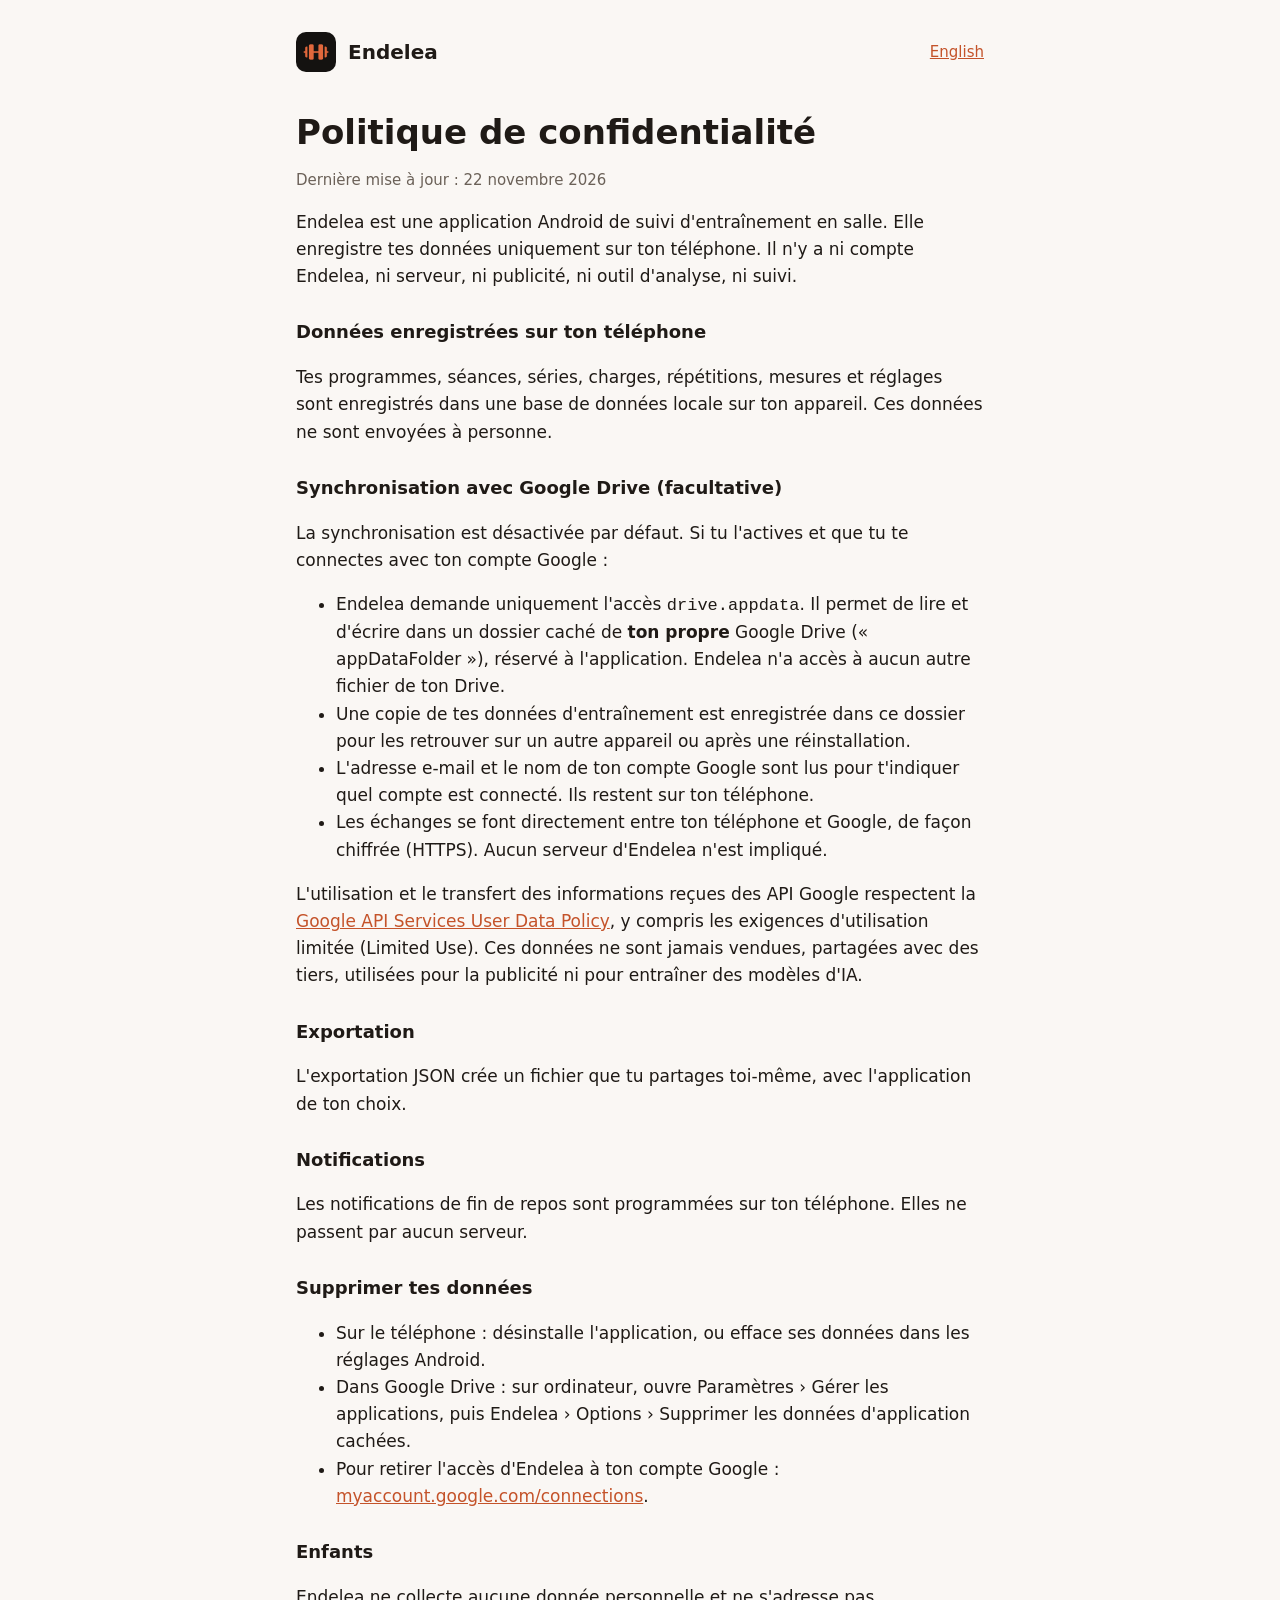
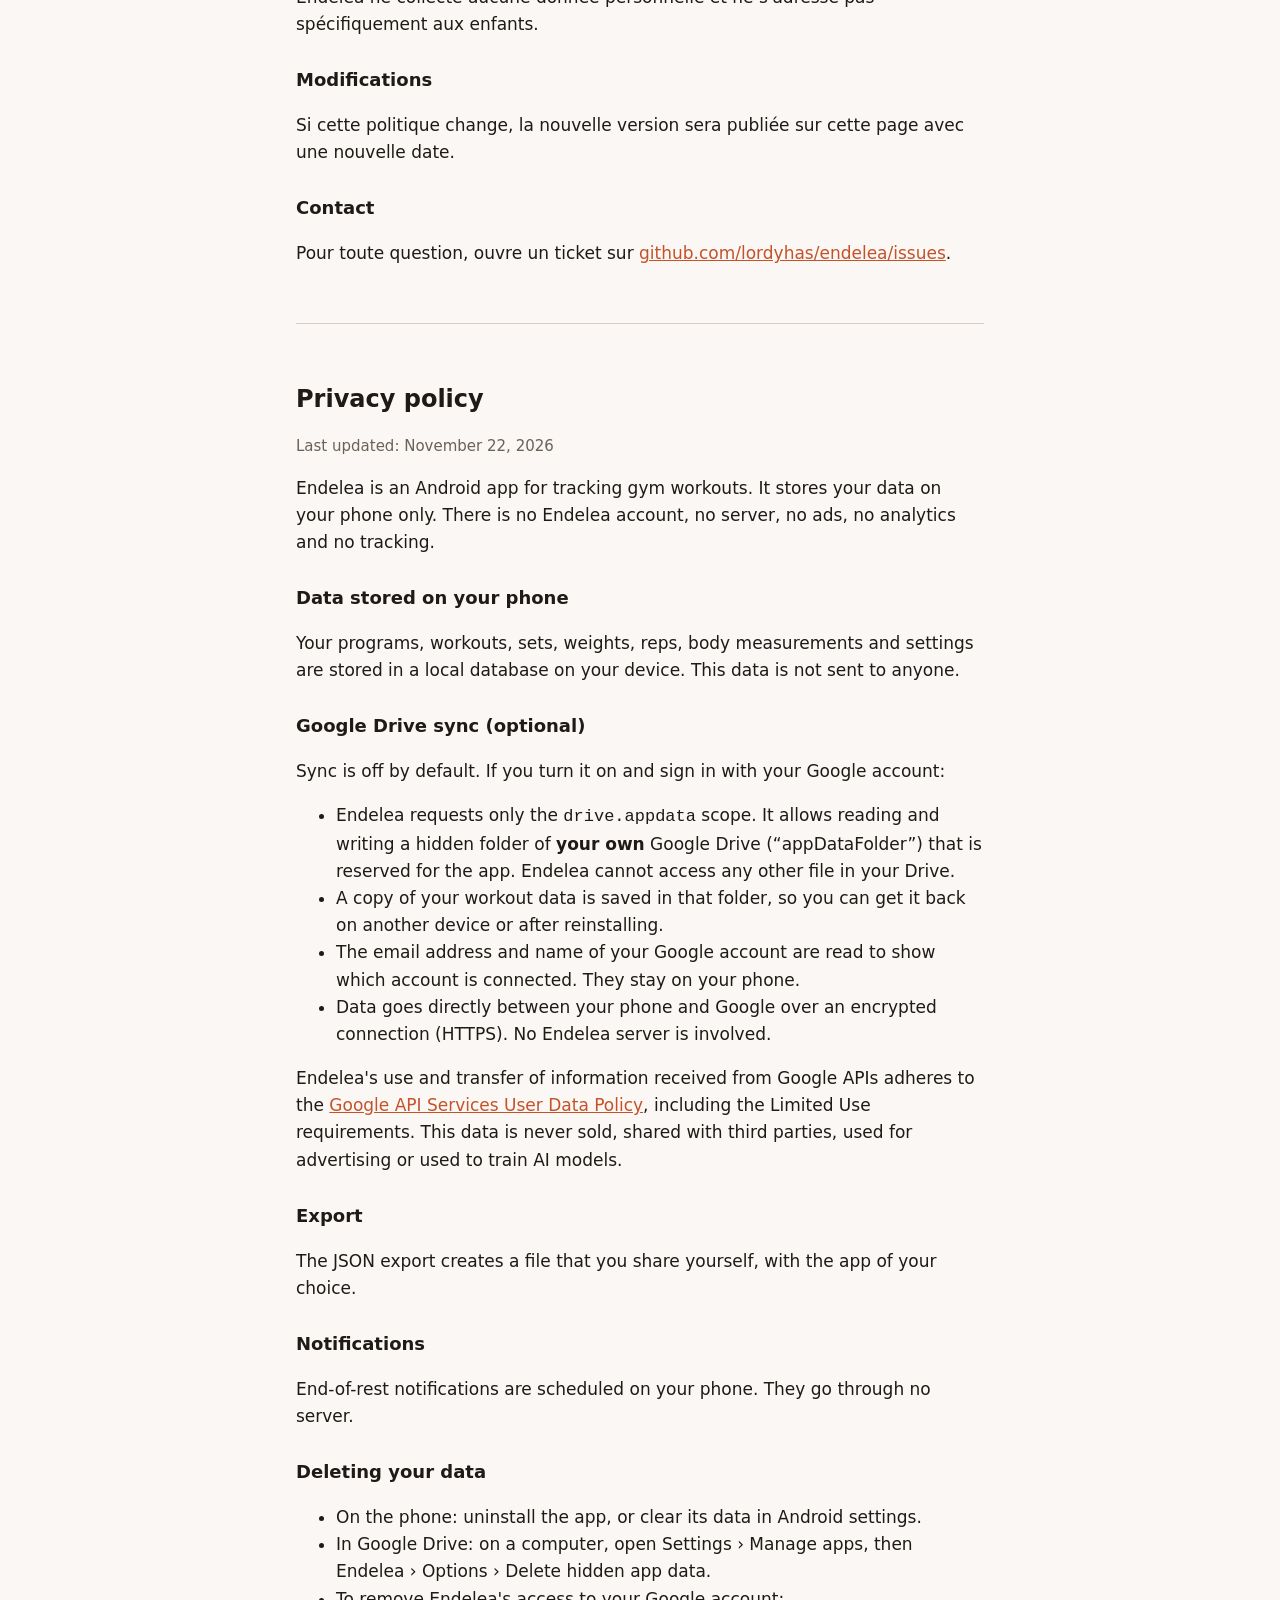
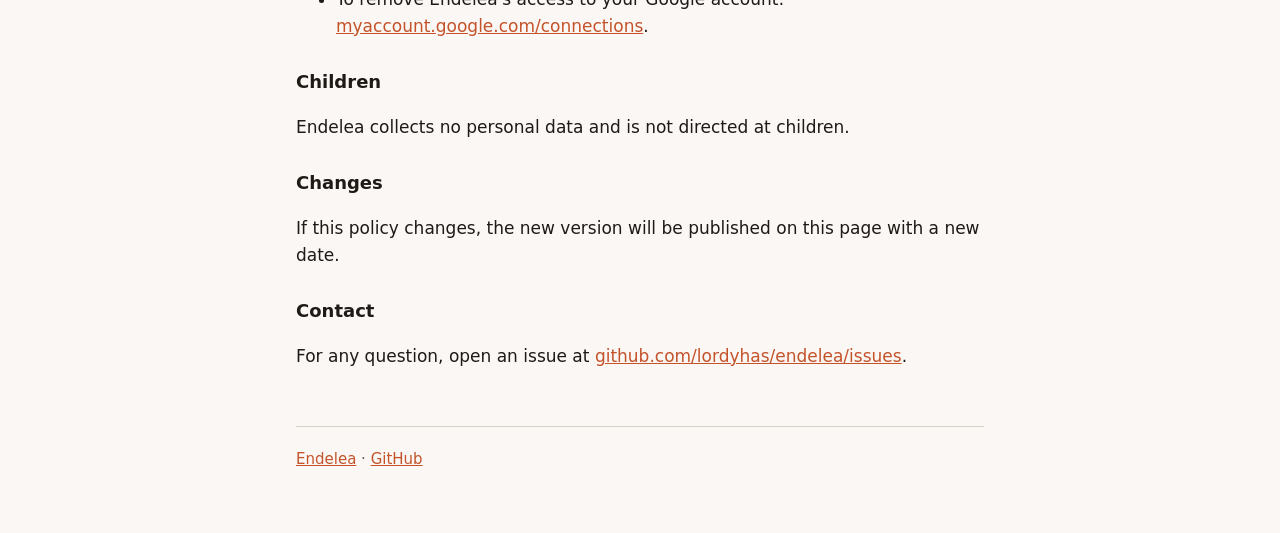
==== website/privacy.html @ cf48baa0 "docs: add the static website with the home page and privacy policy" ====
<!doctype html>
<html lang="fr">
<head>
  <meta charset="utf-8">
  <meta name="viewport" content="width=device-width, initial-scale=1">
  <title>Endelea — Politique de confidentialité / Privacy policy</title>
  <meta name="description" content="Politique de confidentialité de l'application Endelea. Privacy policy of the Endelea app.">
  <link rel="icon" href="icon.png">
  <link rel="stylesheet" href="style.css">
</head>
<body>
<main>
  <header class="site">
    <img src="icon.png" alt="">
    <a class="name" href="./">Endelea</a>
    <nav class="lang"><a href="#en" lang="en">English</a></nav>
  </header>

  <section class="lang-block" lang="fr">
    <h1>Politique de confidentialité</h1>
    <p class="meta">Dernière mise à jour : 22 novembre 2026</p>

    <p>Endelea est une application Android de suivi d'entraînement en salle. Elle enregistre tes données
      uniquement sur ton téléphone. Il n'y a ni compte Endelea, ni serveur, ni publicité, ni outil d'analyse, ni suivi.</p>

    <h3>Données enregistrées sur ton téléphone</h3>
    <p>Tes programmes, séances, séries, charges, répétitions, mesures et réglages sont enregistrés dans une base de
      données locale sur ton appareil. Ces données ne sont envoyées à personne.</p>

    <h3>Synchronisation avec Google Drive (facultative)</h3>
    <p>La synchronisation est désactivée par défaut. Si tu l'actives et que tu te connectes avec ton compte Google :</p>
    <ul>
      <li>Endelea demande uniquement l'accès <code>drive.appdata</code>. Il permet de lire et d'écrire dans un dossier
        caché de <strong>ton propre</strong> Google Drive (« appDataFolder »), réservé à l'application. Endelea n'a
        accès à aucun autre fichier de ton Drive.</li>
      <li>Une copie de tes données d'entraînement est enregistrée dans ce dossier pour les retrouver sur un autre
        appareil ou après une réinstallation.</li>
      <li>L'adresse e-mail et le nom de ton compte Google sont lus pour t'indiquer quel compte est connecté. Ils restent
        sur ton téléphone.</li>
      <li>Les échanges se font directement entre ton téléphone et Google, de façon chiffrée (HTTPS). Aucun serveur
        d'Endelea n'est impliqué.</li>
    </ul>
    <p>L'utilisation et le transfert des informations reçues des API Google respectent la
      <a href="https://developers.google.com/terms/api-services-user-data-policy">Google API Services User Data Policy</a>,
      y compris les exigences d'utilisation limitée (Limited Use). Ces données ne sont jamais vendues, partagées avec des
      tiers, utilisées pour la publicité ni pour entraîner des modèles d'IA.</p>

    <h3>Exportation</h3>
    <p>L'exportation JSON crée un fichier que tu partages toi-même, avec l'application de ton choix.</p>

    <h3>Notifications</h3>
    <p>Les notifications de fin de repos sont programmées sur ton téléphone. Elles ne passent par aucun serveur.</p>

    <h3>Supprimer tes données</h3>
    <ul>
      <li>Sur le téléphone : désinstalle l'application, ou efface ses données dans les réglages Android.</li>
      <li>Dans Google Drive : sur ordinateur, ouvre Paramètres › Gérer les applications, puis Endelea › Options ›
        Supprimer les données d'application cachées.</li>
      <li>Pour retirer l'accès d'Endelea à ton compte Google :
        <a href="https://myaccount.google.com/connections">myaccount.google.com/connections</a>.</li>
    </ul>

    <h3>Enfants</h3>
    <p>Endelea ne collecte aucune donnée personnelle et ne s'adresse pas spécifiquement aux enfants.</p>

    <h3>Modifications</h3>
    <p>Si cette politique change, la nouvelle version sera publiée sur cette page avec une nouvelle date.</p>

    <h3>Contact</h3>
    <p>Pour toute question, ouvre un ticket sur
      <a href="https://github.com/lordyhas/endelea/issues">github.com/lordyhas/endelea/issues</a>.</p>
  </section>

  <section class="lang-block" lang="en" id="en">
    <h2>Privacy policy</h2>
    <p class="meta">Last updated: November 22, 2026</p>

    <p>Endelea is an Android app for tracking gym workouts. It stores your data on your phone only. There is no
      Endelea account, no server, no ads, no analytics and no tracking.</p>

    <h3>Data stored on your phone</h3>
    <p>Your programs, workouts, sets, weights, reps, body measurements and settings are stored in a local database on
      your device. This data is not sent to anyone.</p>

    <h3>Google Drive sync (optional)</h3>
    <p>Sync is off by default. If you turn it on and sign in with your Google account:</p>
    <ul>
      <li>Endelea requests only the <code>drive.appdata</code> scope. It allows reading and writing a hidden folder of
        <strong>your own</strong> Google Drive (“appDataFolder”) that is reserved for the app. Endelea cannot access
        any other file in your Drive.</li>
      <li>A copy of your workout data is saved in that folder, so you can get it back on another device or after
        reinstalling.</li>
      <li>The email address and name of your Google account are read to show which account is connected. They stay on
        your phone.</li>
      <li>Data goes directly between your phone and Google over an encrypted connection (HTTPS). No Endelea server is
        involved.</li>
    </ul>
    <p>Endelea's use and transfer of information received from Google APIs adheres to the
      <a href="https://developers.google.com/terms/api-services-user-data-policy">Google API Services User Data Policy</a>,
      including the Limited Use requirements. This data is never sold, shared with third parties, used for advertising
      or used to train AI models.</p>

    <h3>Export</h3>
    <p>The JSON export creates a file that you share yourself, with the app of your choice.</p>

    <h3>Notifications</h3>
    <p>End-of-rest notifications are scheduled on your phone. They go through no server.</p>

    <h3>Deleting your data</h3>
    <ul>
      <li>On the phone: uninstall the app, or clear its data in Android settings.</li>
      <li>In Google Drive: on a computer, open Settings › Manage apps, then Endelea › Options › Delete hidden app
        data.</li>
      <li>To remove Endelea's access to your Google account:
        <a href="https://myaccount.google.com/connections">myaccount.google.com/connections</a>.</li>
    </ul>

    <h3>Children</h3>
    <p>Endelea collects no personal data and is not directed at children.</p>

    <h3>Changes</h3>
    <p>If this policy changes, the new version will be published on this page with a new date.</p>

    <h3>Contact</h3>
    <p>For any question, open an issue at
      <a href="https://github.com/lordyhas/endelea/issues">github.com/lordyhas/endelea/issues</a>.</p>
  </section>

  <footer>
    <a href="./">Endelea</a> ·
    <a href="https://github.com/lordyhas/endelea">GitHub</a>
  </footer>
</main>
</body>
</html>
---- website/style.css ----
:root {
  --bg: #faf7f4;
  --surface: #ffffff;
  --surface-high: #f3eee9;
  --outline: #d8cfc6;
  --text: #1f1a16;
  --text-muted: #6b6158;
  --primary: #c4532a;
  --on-primary: #ffffff;
  color-scheme: light dark;
}

@media (prefers-color-scheme: dark) {
  :root {
    --bg: #141210;
    --surface: #1c1815;
    --surface-high: #221d19;
    --outline: #3a332e;
    --text: #f3eee8;
    --text-muted: #a89e94;
    --primary: #e2683c;
    --on-primary: #1a0d06;
  }
}

* {
  box-sizing: border-box;
}

body {
  margin: 0;
  background: var(--bg);
  color: var(--text);
  font-family: "Inter", system-ui, -apple-system, "Segoe UI", Roboto, sans-serif;
  font-size: 17px;
  line-height: 1.6;
}

main {
  max-width: 720px;
  margin: 0 auto;
  padding: 32px 16px 64px;
}

a {
  color: var(--primary);
}

header.site {
  display: flex;
  align-items: center;
  gap: 12px;
  margin-bottom: 40px;
}

header.site img {
  width: 40px;
  height: 40px;
  border-radius: 10px;
}

header.site .name {
  font-weight: 600;
  font-size: 20px;
  color: var(--text);
  text-decoration: none;
}

nav.lang {
  margin-left: auto;
  font-size: 15px;
}

.hero {
  text-align: center;
  padding: 24px 0 40px;
}

.hero img {
  width: 120px;
  height: 120px;
  border-radius: 28px;
}

h1 {
  font-size: 34px;
  line-height: 1.2;
  margin: 16px 0 8px;
}

h2 {
  font-size: 24px;
  margin: 48px 0 12px;
}

h3 {
  font-size: 18px;
  margin: 28px 0 8px;
}

.tagline {
  color: var(--text-muted);
  font-size: 19px;
  margin: 0 0 28px;
}

.button {
  display: inline-block;
  background: var(--primary);
  color: var(--on-primary);
  text-decoration: none;
  font-weight: 600;
  padding: 14px 28px;
  border-radius: 14px;
}

.features {
  list-style: none;
  padding: 0;
  display: grid;
  gap: 12px;
}

.features li {
  background: var(--surface);
  border: 1px solid var(--outline);
  border-radius: 14px;
  padding: 14px 18px;
}

.features strong {
  display: block;
}

.meta {
  color: var(--text-muted);
  font-size: 15px;
}

section.lang-block + section.lang-block {
  border-top: 1px solid var(--outline);
  margin-top: 56px;
  padding-top: 8px;
}

footer {
  border-top: 1px solid var(--outline);
  margin-top: 56px;
  padding-top: 20px;
  color: var(--text-muted);
  font-size: 15px;
}
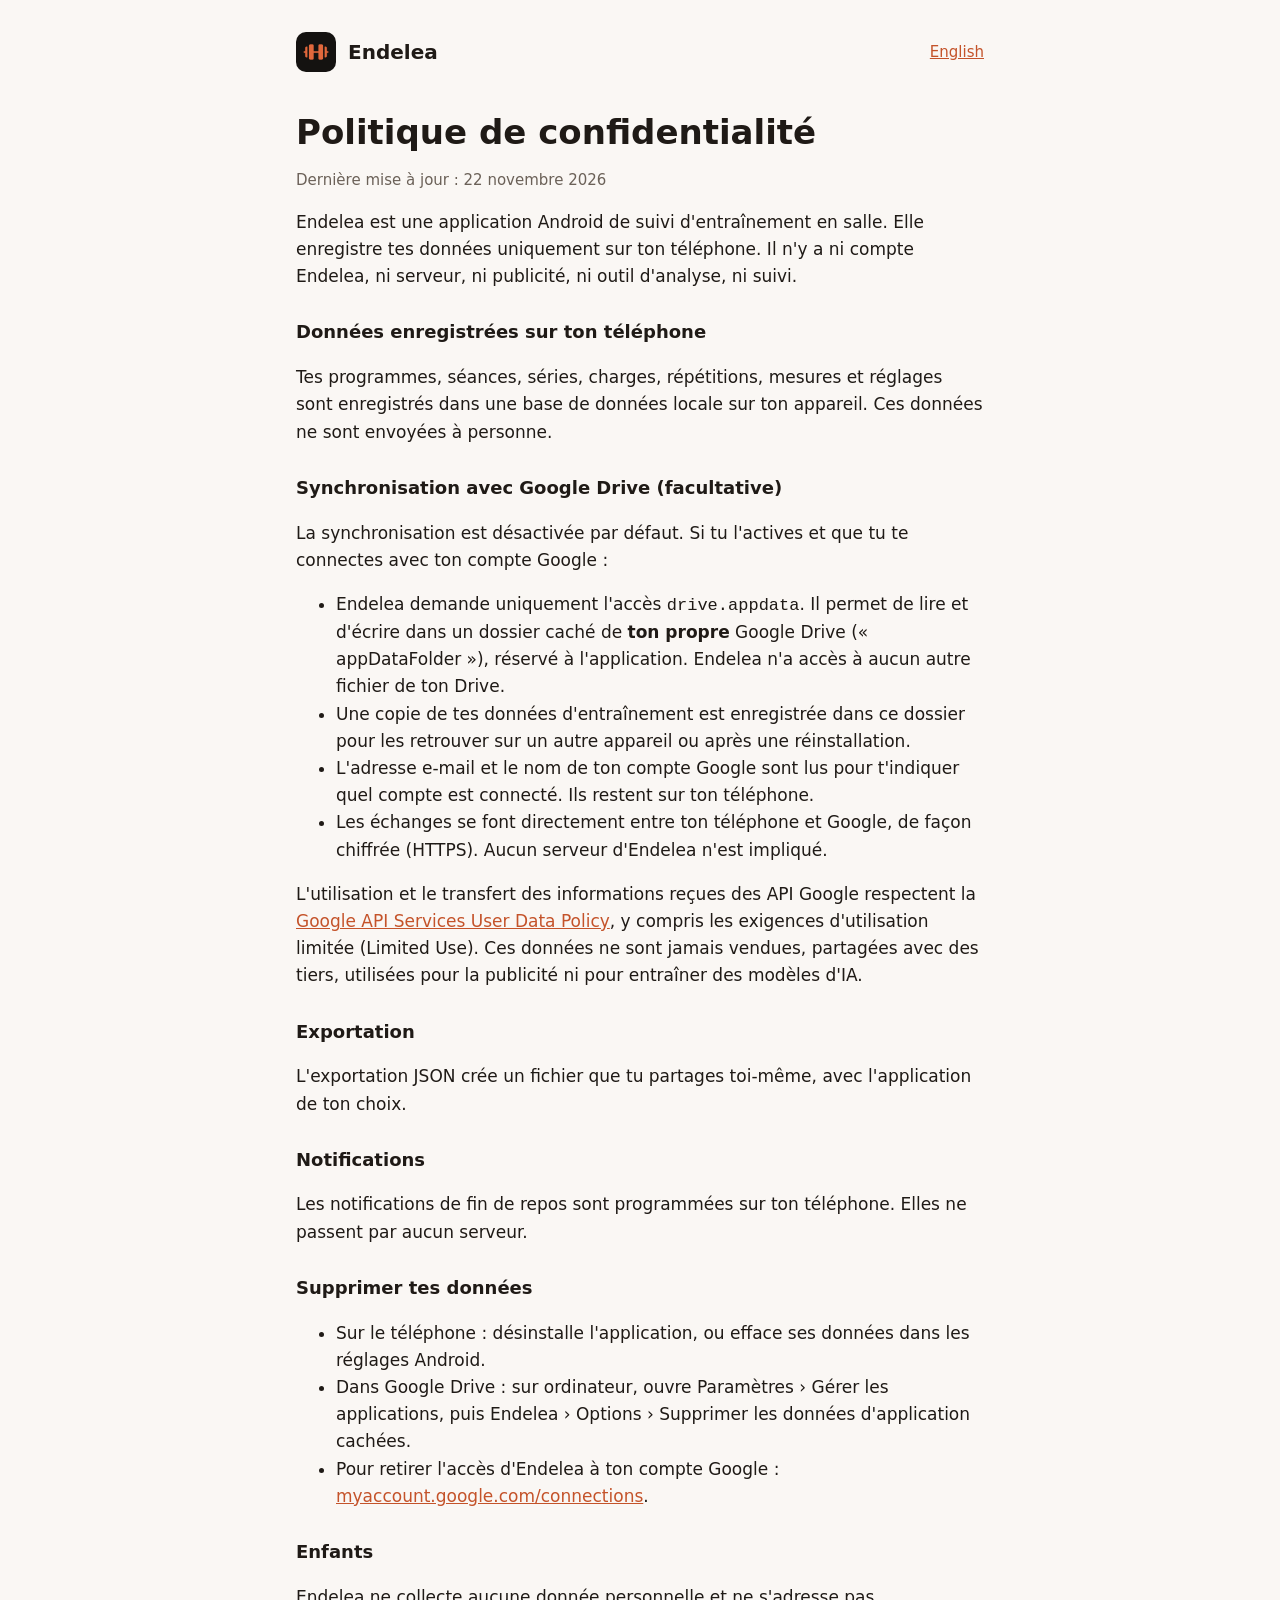
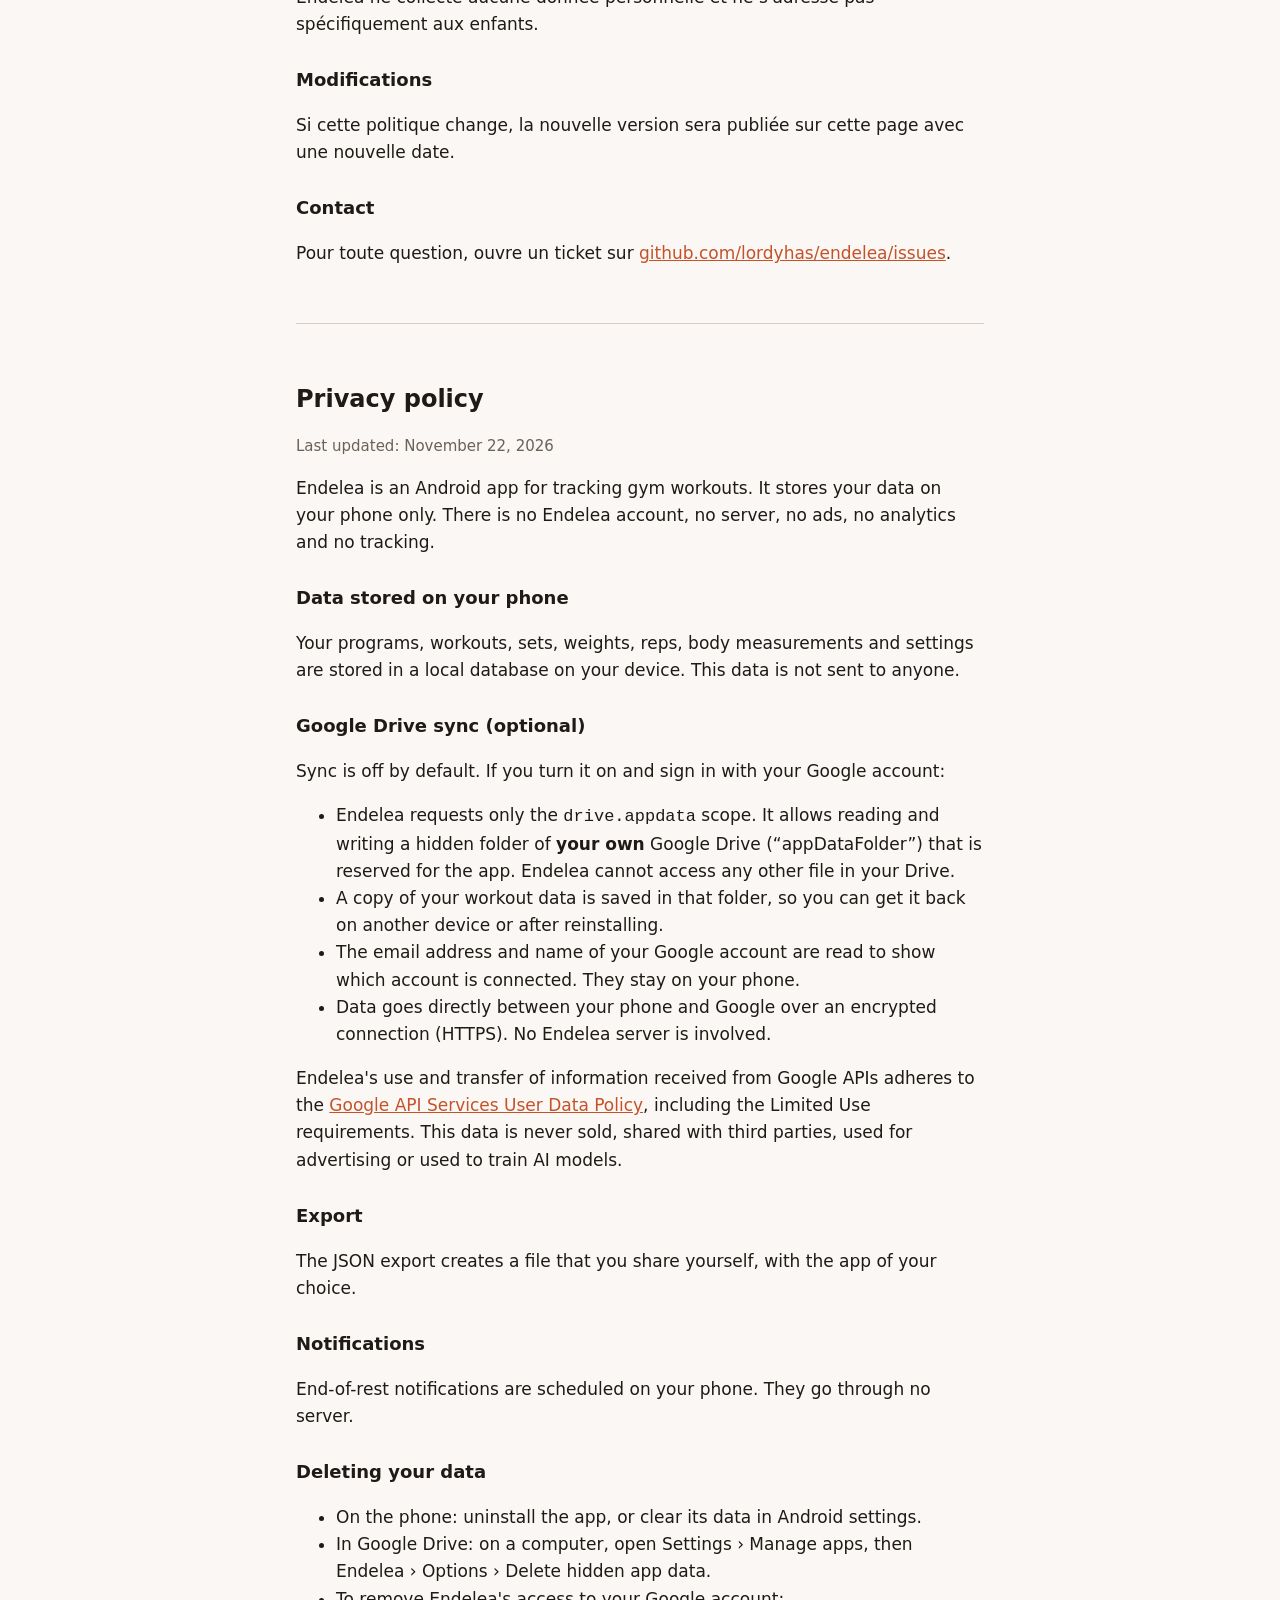
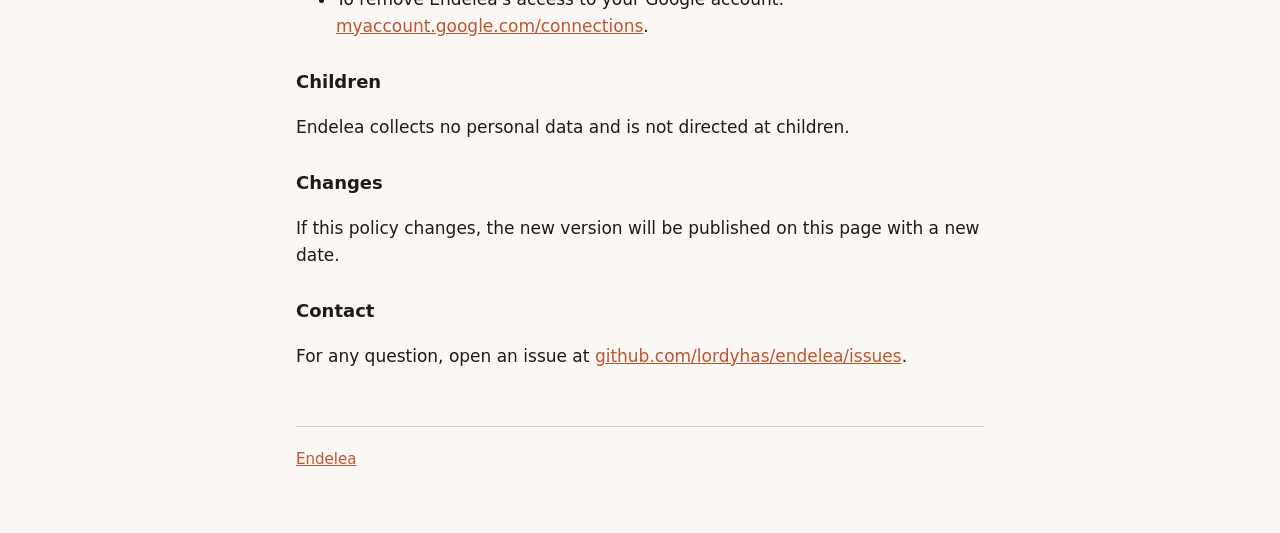
==== commit fee6396e: "docs: remove the source code link from the website" ====
--- a/website/privacy.html
+++ b/website/privacy.html
@@ -127,8 +127,7 @@
   </section>
 
   <footer>
-    <a href="./">Endelea</a> ·
-    <a href="https://github.com/lordyhas/endelea">GitHub</a>
+    <a href="./">Endelea</a>
   </footer>
 </main>
 </body>
